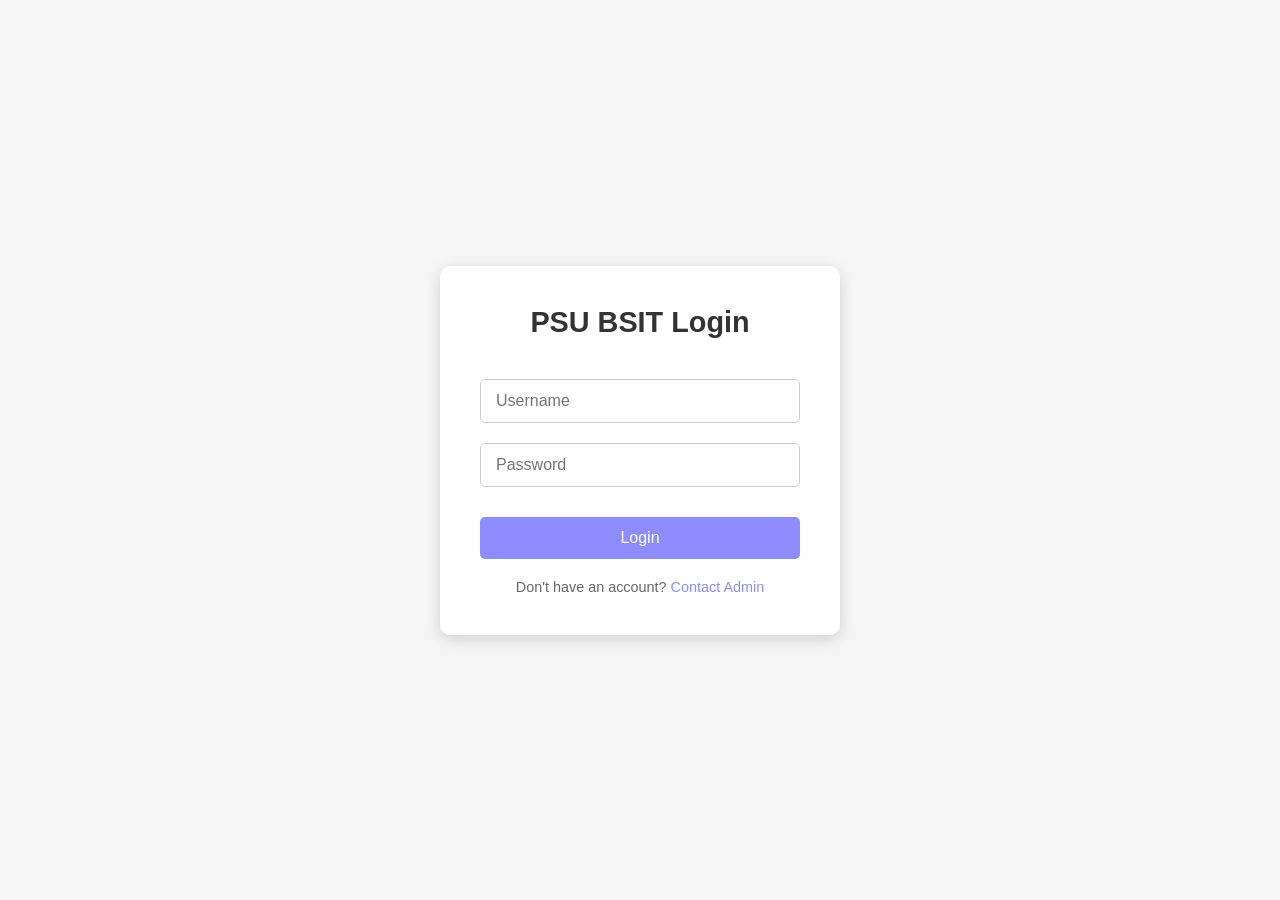
==== index.html @ e04c238c "Add files via upload" ====
<!DOCTYPE html>
<html lang="en">
<head>
<meta charset="UTF-8">
<title>PSU BSIT Login</title>
<style>
  * { box-sizing: border-box; margin:0; padding:0; }
  html, body { height:100%; font-family:'Roboto', sans-serif; background:#f5f5f5; }
  body { display:flex; justify-content:center; align-items:center; }

  .login-container {
    width:100%;
    max-width:400px;
    padding:40px;
    background:#fff;
    border-radius:10px;
    box-shadow:0 4px 15px rgba(0,0,0,0.15);
    text-align:center;
  }

  .login-container h2 {
    margin-bottom:30px;
    color:#333;
    font-size:1.8rem;
  }

  .login-container input {
    width:100%;
    padding:12px 15px;
    margin:10px 0;
    border:1px solid #ccc;
    border-radius:5px;
    font-size:1rem;
  }

  .login-container button {
    width:100%;
    padding:12px;
    margin-top:20px;
    border:none;
    background:#8e8cff;
    color:#fff;
    font-size:1rem;
    border-radius:5px;
    cursor:pointer;
    transition:0.3s;
  }

  .login-container button:hover { background:#6f6fd4; }

  .login-footer {
    margin-top:20px;
    font-size:0.9rem;
    color:#666;
  }

  .login-footer a {
    color:#8e8cff;
    text-decoration:none;
  }
  .login-footer a:hover { text-decoration:underline; }
</style>
</head>
<body>

<div class="login-container">
  <h2>PSU BSIT Login</h2>
  <input type="text" placeholder="Username" id="username">
  <input type="password" placeholder="Password" id="password">
  <a href="main.html"><button id="loginBtn">Login</button></a>
  <div class="login-footer">
    Don't have an account? <a href="#">Contact Admin</a>
  </div>
</div>

<script>
    /*
  const loginBtn = document.getElementById('loginBtn');
  loginBtn.addEventListener('click', () => {
    const username = document.getElementById('username').value;
    const password = document.getElementById('password').value;

    if(username === '' || password === '') {
      alert('Please enter both username and password.');
      return;
    }

    // Simulate login, redirect to dashboard.html
    alert('Login successful!');
    window.location.href = 'dashboard.html'; // adjust path if needed
  });*/
</script>

</body>
</html>
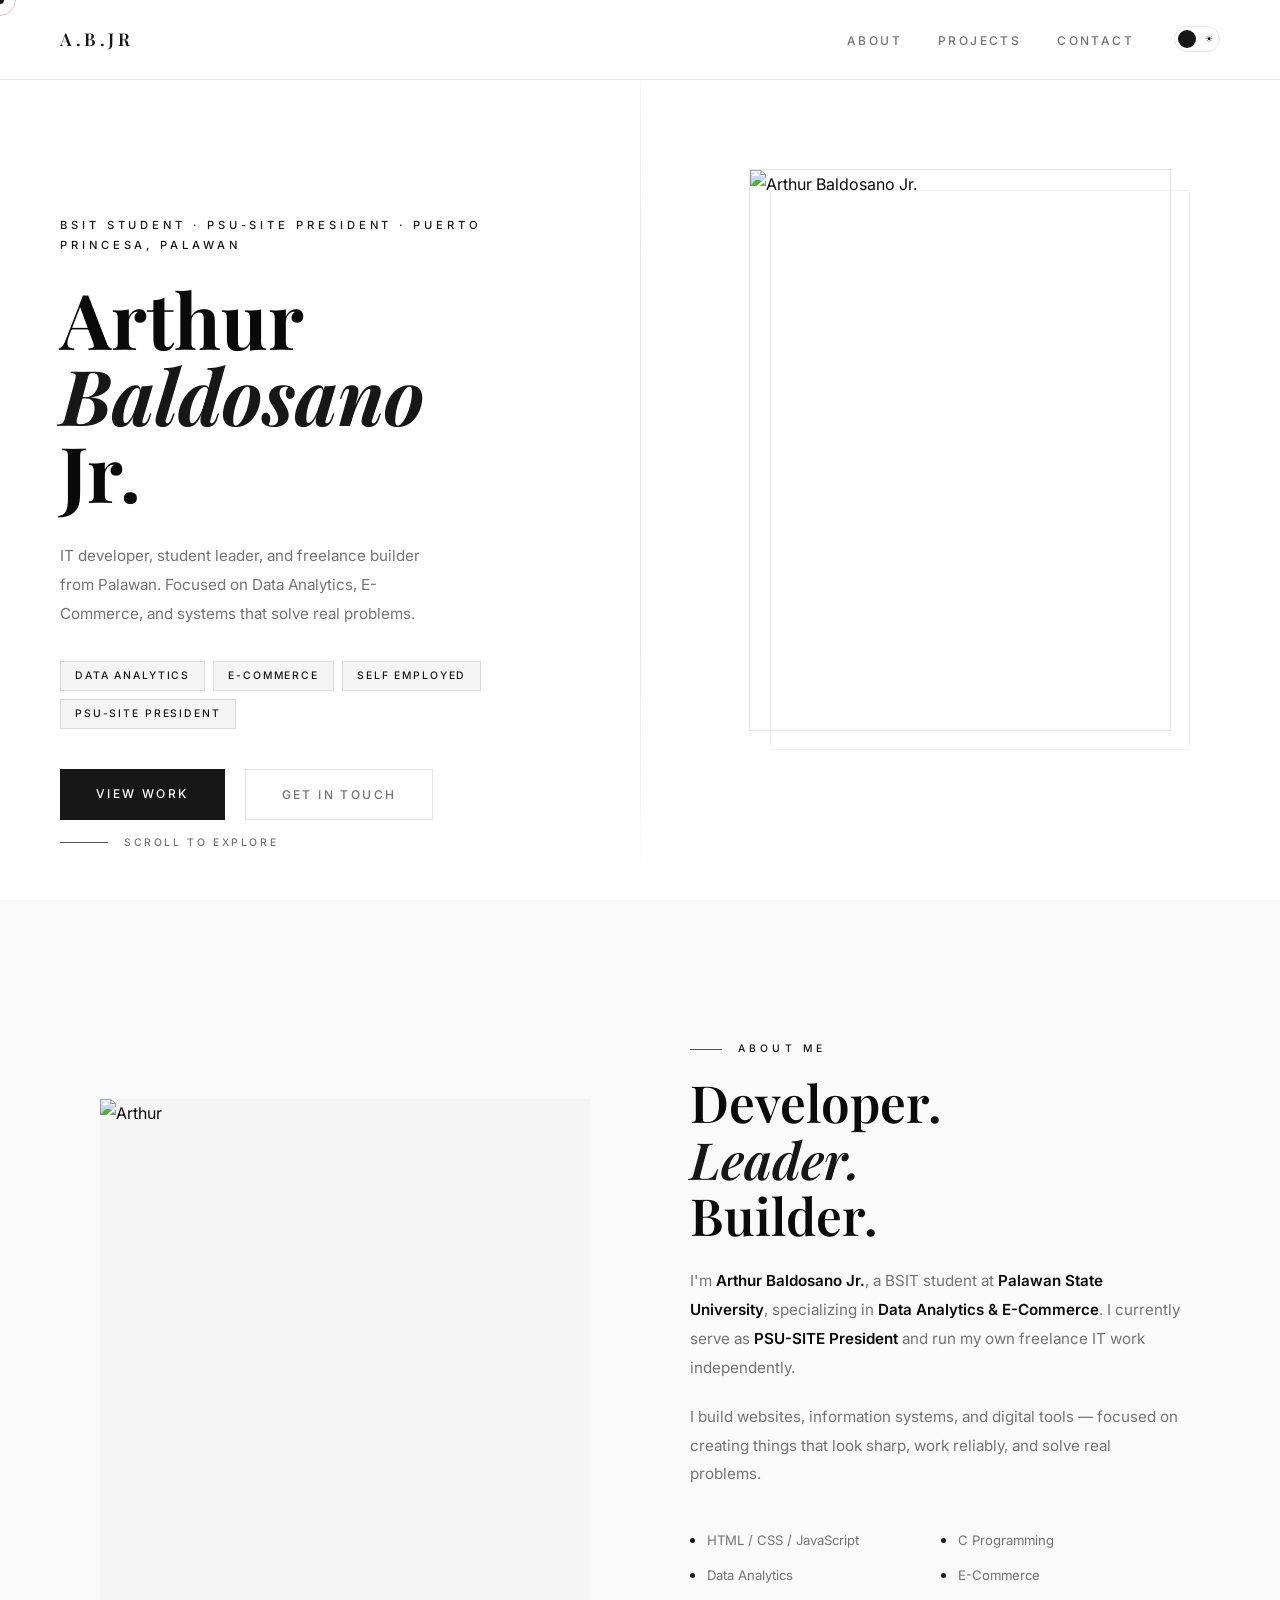
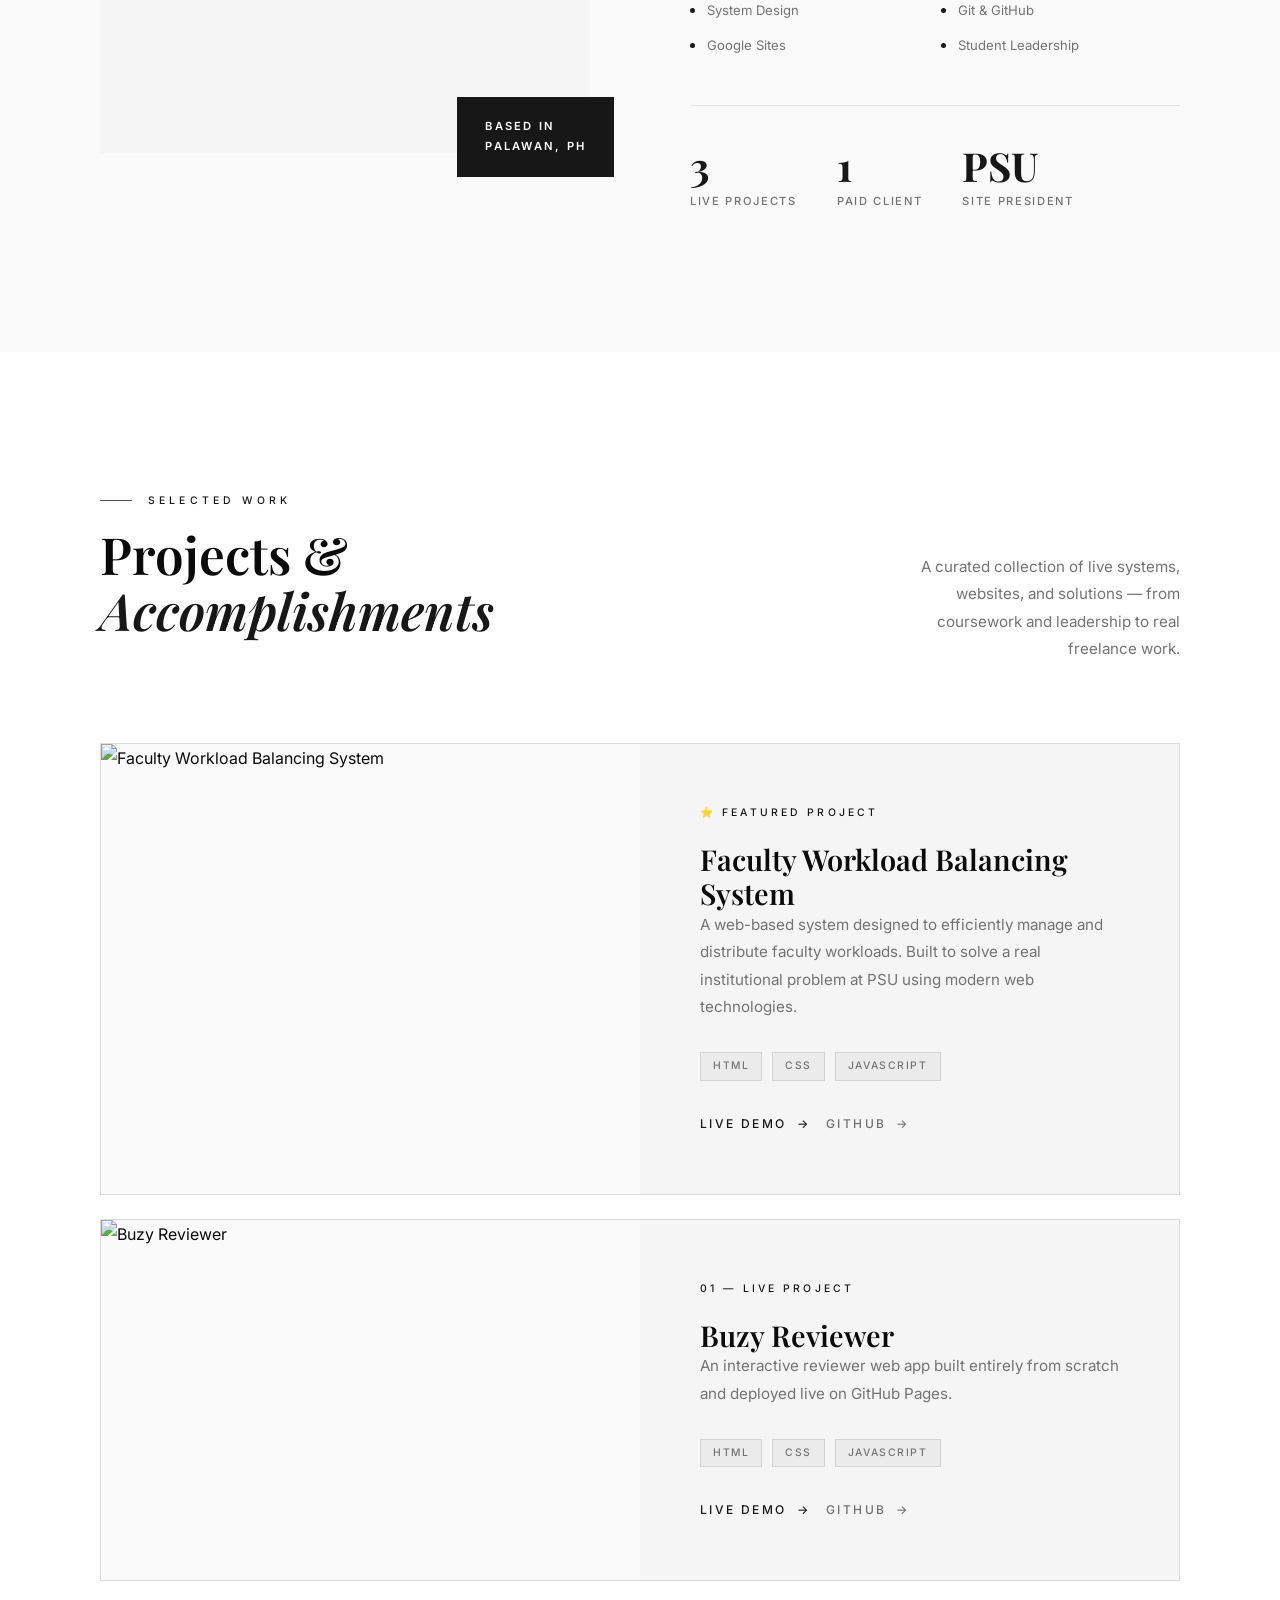
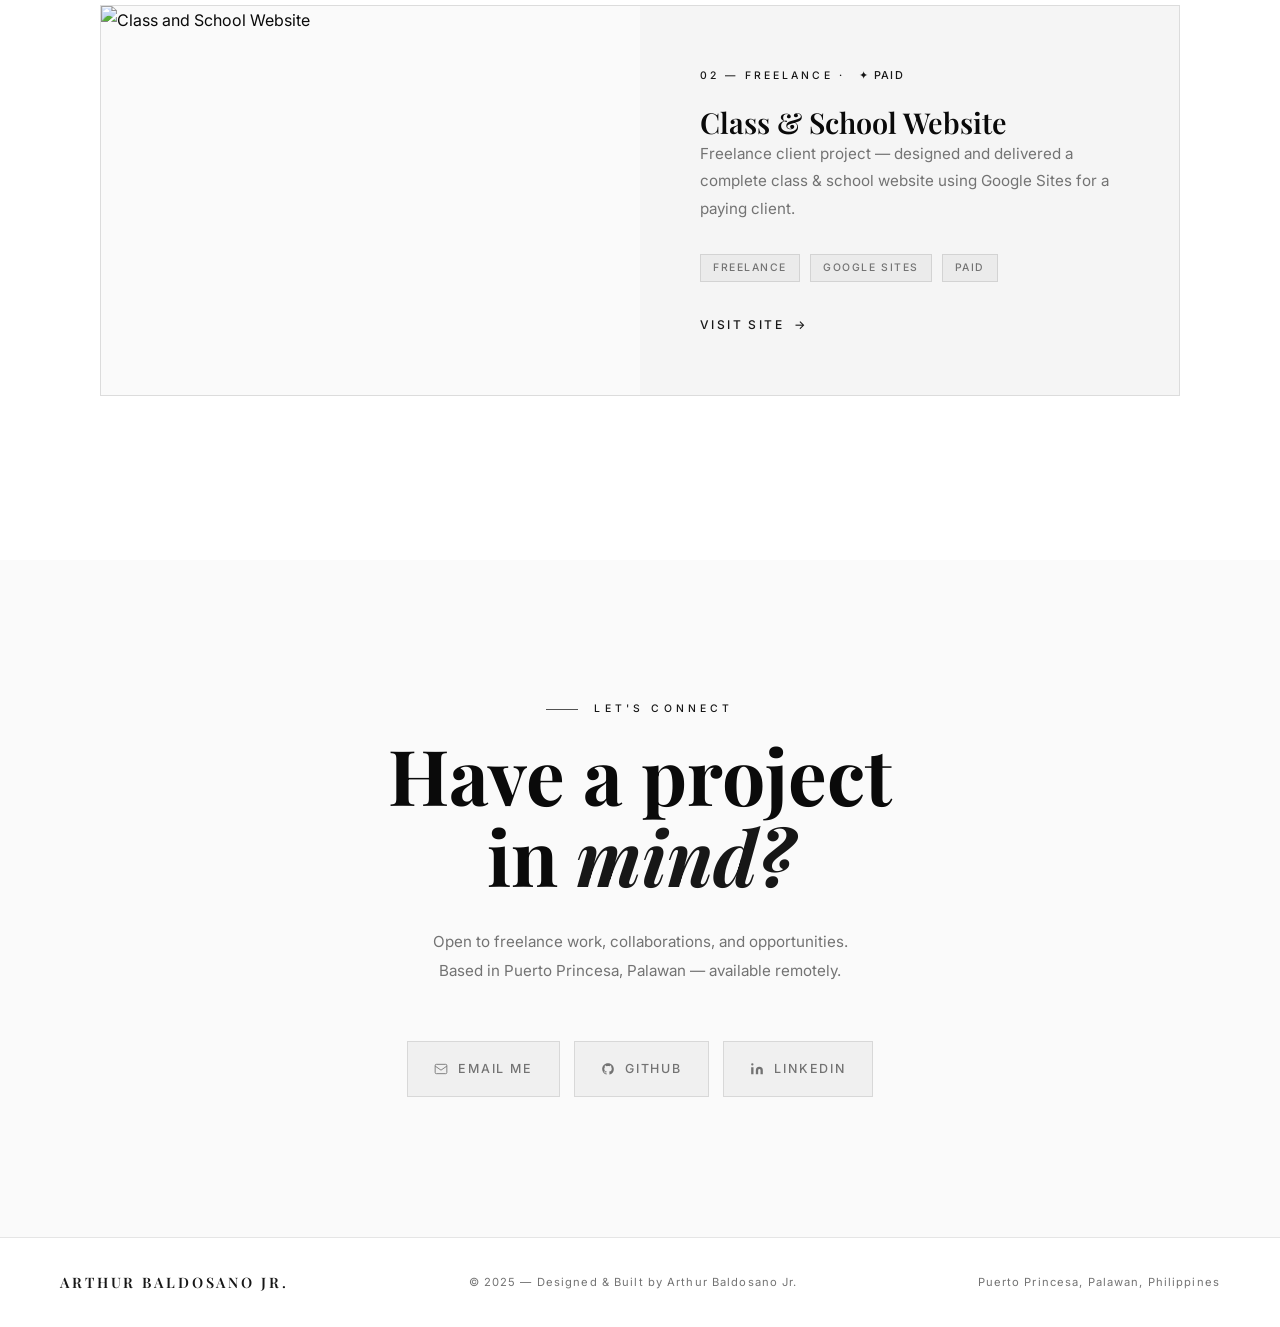
==== commit 517fc23d: "Update index.html" ====
--- a/index.html
+++ b/index.html
@@ -1,95 +1,782 @@
 <!DOCTYPE html>
-<html lang="en">
+<html lang="en" data-theme="light">
 <head>
-<meta charset="UTF-8">
-<title>PSU BSIT Login</title>
-<style>
-  * { box-sizing: border-box; margin:0; padding:0; }
-  html, body { height:100%; font-family:'Roboto', sans-serif; background:#f5f5f5; }
-  body { display:flex; justify-content:center; align-items:center; }
-
-  .login-container {
-    width:100%;
-    max-width:400px;
-    padding:40px;
-    background:#fff;
-    border-radius:10px;
-    box-shadow:0 4px 15px rgba(0,0,0,0.15);
-    text-align:center;
-  }
-
-  .login-container h2 {
-    margin-bottom:30px;
-    color:#333;
-    font-size:1.8rem;
-  }
-
-  .login-container input {
-    width:100%;
-    padding:12px 15px;
-    margin:10px 0;
-    border:1px solid #ccc;
-    border-radius:5px;
-    font-size:1rem;
-  }
-
-  .login-container button {
-    width:100%;
-    padding:12px;
-    margin-top:20px;
-    border:none;
-    background:#8e8cff;
-    color:#fff;
-    font-size:1rem;
-    border-radius:5px;
-    cursor:pointer;
-    transition:0.3s;
-  }
-
-  .login-container button:hover { background:#6f6fd4; }
-
-  .login-footer {
-    margin-top:20px;
-    font-size:0.9rem;
-    color:#666;
-  }
-
-  .login-footer a {
-    color:#8e8cff;
-    text-decoration:none;
-  }
-  .login-footer a:hover { text-decoration:underline; }
-</style>
+  <meta charset="UTF-8" />
+  <meta name="viewport" content="width=device-width, initial-scale=1.0"/>
+  <title>Arthur Baldosano Jr. Portfolio</title>
+  <link rel="preconnect" href="https://fonts.googleapis.com">
+  <link href="https://fonts.googleapis.com/css2?family=Playfair+Display:ital,wght@0,600;0,700;1,600&family=Inter:wght@300;400;500;600&display=swap" rel="stylesheet">
+  <link rel="icon" type="image/png" href="favicon.png">
+  <style>
+    *, *::before, *::after { margin: 0; padding: 0; box-sizing: border-box; }
+
+    :root, [data-theme="light"] {
+      --bg:      #ffffff;
+      --bg2:     #fafafa;
+      --bg3:     #f5f5f5;
+      --gold:    #171717;
+      --gold-dim:#525252;
+      --cream:   #0a0a0a;
+      --muted:   #737373;
+      --text:    #0a0a0a;
+      --border:  rgba(0,0,0,0.1);
+      --nav-bg:  rgba(255,255,255,0.97);
+      --tag-bg:  rgba(0,0,0,0.04);
+    }
+    [data-theme="dark"] {
+      --bg:      #0a0a0a;
+      --bg2:     #141414;
+      --bg3:     #1f1f1f;
+      --gold:    #e5e5e5;
+      --gold-dim:#525252;
+      --cream:   #fafafa;
+      --muted:   #737373;
+      --text:    #fafafa;
+      --border:  rgba(255,255,255,0.08);
+      --nav-bg:  rgba(10,10,10,0.97);
+      --tag-bg:  rgba(255,255,255,0.04);
+    }
+
+    html { scroll-behavior: smooth; }
+
+    body {
+      background: var(--bg);
+      color: var(--text);
+      font-family: 'Inter', sans-serif;
+      font-weight: 400;
+      line-height: 1.75;
+      overflow-x: hidden;
+      cursor: none;
+      transition: background 0.4s ease, color 0.4s ease;
+    }
+
+    /* FONT ASSIGNMENTS */
+    .hero-name, .section-title, .contact-big,
+    .featured-title, .nav-logo, .footer-logo { font-family: 'Playfair Display', serif; }
+
+    .hero-name { font-weight: 700; }
+    .section-title { font-weight: 600; }
+    .featured-title { font-weight: 600; font-size: 1.8rem; line-height: 1.2; }
+    .project-name { font-family: 'Playfair Display', serif; font-weight: 600; font-size: 1.3rem; }
+
+    .hero-eyebrow, .section-label, .hero-badge, .tag, .stat-label,
+    .btn-primary, .btn-outline, .contact-link, .featured-link,
+    .featured-badge, .paid-badge, .hero-scroll-hint {
+      font-family: 'Inter', sans-serif;
+      font-weight: 500;
+    }
+
+    .hero-desc, .about-bio, .project-desc, .featured-desc,
+    .contact-sub, .projects-header-right {
+      font-family: 'Inter', sans-serif;
+      font-weight: 400;
+      font-size: 0.95rem;
+    }
+
+    .about-bio strong { font-weight: 600; color: var(--cream); }
+    .stat-num { font-family: 'Playfair Display', serif; font-weight: 700; }
+    .nav-links a { font-weight: 500; }
+
+    /* CURSOR */
+    .cursor {
+      width: 8px; height: 8px;
+      background: var(--gold); border-radius: 50%;
+      position: fixed; pointer-events: none;
+      z-index: 9999;
+      transition: transform 0.1s ease;
+      transform: translate(-50%, -50%);
+    }
+    .cursor-ring {
+      width: 32px; height: 32px;
+      border: 1px solid rgba(212,80,10,0.35);
+      border-radius: 50%;
+      position: fixed; pointer-events: none;
+      z-index: 9998;
+      transition: all 0.15s ease;
+      transform: translate(-50%, -50%);
+    }
+    [data-theme="dark"] .cursor-ring { border-color: rgba(240,120,64,0.35); }
+
+    /* NAV */
+    nav {
+      position: fixed; top: 0; left: 0; right: 0;
+      z-index: 500;
+      display: flex; justify-content: space-between; align-items: center;
+      padding: 24px 60px;
+      background: var(--nav-bg);
+      backdrop-filter: blur(12px);
+      border-bottom: 1px solid var(--border);
+      transition: background 0.4s, border-color 0.4s;
+    }
+    .nav-logo {
+      font-size: 1.1rem; font-weight: 600;
+      letter-spacing: 0.2em; text-transform: uppercase;
+      color: var(--gold); text-decoration: none;
+    }
+    .nav-right { display: flex; align-items: center; gap: 40px; }
+    .nav-links { display: flex; gap: 36px; list-style: none; }
+    .nav-links a {
+      text-decoration: none; color: var(--muted);
+      font-size: 0.75rem; letter-spacing: 0.2em;
+      text-transform: uppercase; transition: color 0.3s;
+    }
+    .nav-links a:hover { color: var(--gold); }
+
+    /* THEME TOGGLE */
+    .theme-toggle {
+      background: none;
+      border: 1px solid var(--border);
+      cursor: none;
+      width: 46px; height: 26px;
+      border-radius: 13px;
+      position: relative;
+      transition: border-color 0.3s;
+      flex-shrink: 0;
+    }
+    .theme-toggle:hover { border-color: var(--gold); }
+    .toggle-thumb {
+      position: absolute; top: 3px; left: 3px;
+      width: 18px; height: 18px; border-radius: 50%;
+      background: var(--gold);
+      transition: transform 0.3s ease;
+    }
+    [data-theme="dark"] .toggle-thumb { transform: translateX(20px); }
+    .t-icon {
+      position: absolute; font-size: 9px;
+      top: 50%; transform: translateY(-50%);
+      pointer-events: none; transition: opacity 0.3s;
+    }
+    .t-sun { right: 6px; opacity: 1; }
+    .t-moon { left: 6px; opacity: 0; }
+    [data-theme="dark"] .t-sun { opacity: 0; }
+    [data-theme="dark"] .t-moon { opacity: 1; }
+
+    /* HERO */
+    #hero {
+      min-height: 100vh;
+      display: grid; grid-template-columns: 1fr 1fr;
+      position: relative; overflow: hidden;
+    }
+    .hero-left {
+      display: flex; flex-direction: column;
+      justify-content: flex-end;
+      padding: 140px 60px 80px;
+      position: relative; z-index: 2;
+    }
+    .hero-eyebrow {
+      font-size: 0.7rem; letter-spacing: 0.35em;
+      text-transform: uppercase; color: var(--gold);
+      margin-bottom: 24px;
+      opacity: 0; animation: fadeUp 1s ease 0.3s forwards;
+    }
+    .hero-name {
+      font-size: clamp(3.5rem, 6vw, 6rem);
+      line-height: 1.0; color: var(--cream);
+      margin-bottom: 32px;
+      opacity: 0; animation: fadeUp 1s ease 0.5s forwards;
+    }
+    .hero-name em { font-style: italic; color: var(--gold); }
+    .hero-desc {
+      color: var(--muted); max-width: 380px;
+      line-height: 1.9; margin-bottom: 32px;
+      opacity: 0; animation: fadeUp 1s ease 0.7s forwards;
+    }
+    .hero-badges {
+      display: flex; gap: 8px; flex-wrap: wrap;
+      margin-bottom: 40px;
+      opacity: 0; animation: fadeUp 1s ease 0.75s forwards;
+    }
+    .hero-badge {
+      padding: 5px 14px;
+      border: 1px solid var(--border);
+      background: var(--tag-bg);
+      font-size: 0.65rem; letter-spacing: 0.18em;
+      text-transform: uppercase; color: var(--gold);
+    }
+    .hero-cta {
+      display: flex; gap: 20px;
+      opacity: 0; animation: fadeUp 1s ease 0.9s forwards;
+    }
+    .btn-primary {
+      padding: 14px 36px;
+      background: var(--gold); color: #fff;
+      text-decoration: none;
+      font-size: 0.75rem; letter-spacing: 0.2em;
+      text-transform: uppercase;
+      transition: opacity 0.3s;
+    }
+    .btn-primary:hover { opacity: 0.82; }
+    .btn-outline {
+      padding: 14px 36px;
+      border: 1px solid var(--border);
+      color: var(--muted); text-decoration: none;
+      font-size: 0.75rem; letter-spacing: 0.2em;
+      text-transform: uppercase; transition: all 0.3s;
+    }
+    .btn-outline:hover { border-color: var(--gold); color: var(--gold); }
+
+    .hero-right {
+      position: relative; display: flex;
+      align-items: center; justify-content: center;
+    }
+    .hero-img-wrap {
+      width: 420px; height: 560px; position: relative;
+      opacity: 0; animation: fadeIn 1.2s ease 0.8s forwards;
+    }
+    .hero-img-wrap::before {
+      content: ''; position: absolute; inset: -1px;
+      border: 1px solid var(--border);
+    }
+    .hero-img-wrap::after {
+      content: ''; position: absolute;
+      bottom: -20px; right: -20px;
+      width: 100%; height: 100%;
+      border: 1px solid var(--border); opacity: 0.5; z-index: -1;
+    }
+    /* HERO PHOTO — put your image in the same folder, replace INSERT_HERO_PHOTO.jpg */
+    .hero-photo { width: 100%; height: 100%; object-fit: cover; display: block; }
+    .hero-photo-placeholder {
+      width: 100%; height: 100%; background: var(--bg3);
+      display: flex; flex-direction: column;
+      align-items: center; justify-content: center;
+      gap: 14px; color: var(--muted);
+      font-size: 0.72rem; letter-spacing: 0.1em;
+      text-transform: uppercase; text-align: center; padding: 20px;
+    }
+
+    .hero-scroll-hint {
+      position: absolute; bottom: 48px; left: 60px;
+      display: flex; align-items: center; gap: 16px;
+      font-size: 0.65rem; letter-spacing: 0.25em;
+      text-transform: uppercase; color: var(--muted);
+      opacity: 0; animation: fadeIn 1s ease 1.5s forwards;
+    }
+    .scroll-line {
+      width: 48px; height: 1px; background: var(--gold-dim);
+      position: relative; overflow: hidden;
+    }
+    .scroll-line::after {
+      content: ''; position: absolute;
+      left: -100%; top: 0; width: 100%; height: 100%;
+      background: var(--gold); animation: scrollLine 2s ease infinite;
+    }
+    @keyframes scrollLine { to { left: 100%; } }
+
+    .grid-line { position: absolute; inset: 0; pointer-events: none; z-index: 1; }
+    .grid-line::before {
+      content: ''; position: absolute;
+      top: 0; bottom: 0; left: 50%; width: 1px;
+      background: linear-gradient(to bottom, transparent, var(--border) 30%, var(--border) 70%, transparent);
+    }
+
+    /* SHARED */
+    .container { max-width: 1200px; margin: 0 auto; padding: 0 60px; }
+    .section-label {
+      font-size: 0.65rem; letter-spacing: 0.4em;
+      text-transform: uppercase; color: var(--gold);
+      margin-bottom: 16px;
+      display: flex; align-items: center; gap: 16px;
+    }
+    .section-label::before { content: ''; width: 32px; height: 1px; background: var(--gold-dim); }
+    .section-title {
+      font-size: clamp(2.5rem, 4vw, 3.8rem);
+      line-height: 1.1; color: var(--cream); margin-bottom: 24px;
+    }
+    .section-title em { font-style: italic; color: var(--gold); }
+
+    /* ABOUT */
+    #about { padding: 140px 0; background: var(--bg2); transition: background 0.4s; }
+    .about-grid {
+      display: grid; grid-template-columns: 1fr 1fr;
+      gap: 100px; align-items: center;
+    }
+    .about-img-wrap { position: relative; }
+    .about-img-frame {
+      width: 100%; aspect-ratio: 3/4;
+      background: var(--bg3); position: relative;
+      overflow: hidden; transition: background 0.4s;
+    }
+    /* ABOUT PHOTO — put your image in the same folder, replace INSERT_ABOUT_PHOTO.jpg */
+    .about-photo { width: 100%; height: 100%; object-fit: cover; display: block; }
+    .about-photo-placeholder {
+      width: 100%; height: 100%;
+      display: flex; flex-direction: column;
+      align-items: center; justify-content: center;
+      gap: 14px; color: var(--muted);
+      font-size: 0.72rem; letter-spacing: 0.1em;
+      text-transform: uppercase; text-align: center; padding: 20px;
+    }
+    .about-tag {
+      position: absolute; bottom: -24px; right: -24px;
+      background: var(--gold); color: #fff;
+      padding: 20px 28px; font-size: 0.7rem;
+      letter-spacing: 0.2em; text-transform: uppercase; font-weight: 600;
+    }
+    .about-bio { color: var(--muted); line-height: 1.9; margin-bottom: 40px; }
+    .about-bio p + p { margin-top: 20px; }
+    .skills-grid {
+      display: grid; grid-template-columns: 1fr 1fr;
+      gap: 12px; margin-bottom: 48px;
+    }
+    .skill-item {
+      display: flex; align-items: center;
+      gap: 12px; font-size: 0.82rem; color: var(--muted);
+    }
+    .skill-dot { width: 5px; height: 5px; background: var(--gold); border-radius: 50%; flex-shrink: 0; }
+    .about-stats {
+      display: flex; gap: 40px;
+      padding-top: 40px; border-top: 1px solid var(--border);
+    }
+    .stat-num { font-size: 2.5rem; color: var(--gold); line-height: 1; }
+    .stat-label {
+      font-size: 0.7rem; letter-spacing: 0.15em;
+      text-transform: uppercase; color: var(--muted); margin-top: 6px;
+    }
+
+    /* PROJECTS */
+    #projects { padding: 140px 0; background: var(--bg); transition: background 0.4s; }
+    .projects-header {
+      display: flex; justify-content: space-between;
+      align-items: flex-end; margin-bottom: 80px;
+    }
+    .projects-header-right {
+      color: var(--muted); max-width: 280px;
+      text-align: right; line-height: 1.8;
+    }
+
+    /* Project card */
+    .project-featured {
+      margin-bottom: 24px;
+      background: var(--bg3); border: 1px solid var(--border);
+      display: grid; grid-template-columns: 1fr 1fr;
+      transition: background 0.4s, border-color 0.4s;
+    }
+    .project-featured-img {
+      min-height: 340px; position: relative;
+      overflow: hidden; background: var(--bg2);
+    }
+    /* SCREENSHOT — place image file in same folder as index.html */
+    .featured-screenshot {
+      width: 100%; height: 100%;
+      object-fit: cover; object-position: top;
+      position: absolute; inset: 0; display: block;
+    }
+    .screenshot-placeholder {
+      width: 100%; height: 100%;
+      display: flex; flex-direction: column;
+      align-items: center; justify-content: center;
+      gap: 12px; color: var(--muted);
+      font-size: 0.72rem; letter-spacing: 0.1em;
+      text-transform: uppercase; text-align: center; padding: 20px;
+      position: absolute; inset: 0;
+    }
+    .project-featured-content {
+      padding: 60px; display: flex;
+      flex-direction: column; justify-content: center;
+    }
+    .featured-badge {
+      font-size: 0.65rem; letter-spacing: 0.3em;
+      text-transform: uppercase; color: var(--gold); margin-bottom: 20px;
+    }
+    .featured-desc { color: var(--muted); line-height: 1.8; margin-bottom: 32px; }
+    .featured-links { display: flex; gap: 16px; flex-wrap: wrap; }
+    .featured-link {
+      display: inline-flex; align-items: center; gap: 10px;
+      color: var(--gold); text-decoration: none;
+      font-size: 0.75rem; letter-spacing: 0.2em;
+      text-transform: uppercase; transition: gap 0.3s;
+    }
+    .featured-link:hover { gap: 16px; }
+
+    .tag {
+      padding: 4px 12px; background: var(--tag-bg);
+      border: 1px solid var(--border);
+      font-size: 0.65rem; letter-spacing: 0.15em;
+      text-transform: uppercase; color: var(--muted);
+    }
+    .paid-badge {
+      color: var(--gold); font-size: 0.68rem;
+      letter-spacing: 0.12em; text-transform: uppercase; margin-left: 8px;
+    }
+
+    /* CONTACT */
+    #contact { padding: 140px 0; background: var(--bg2); text-align: center; transition: background 0.4s; }
+    .contact-inner { max-width: 700px; margin: 0 auto; }
+    .contact-big {
+      font-size: clamp(3rem, 6vw, 5.5rem); font-weight: 700;
+      color: var(--cream); line-height: 1.05; margin-bottom: 32px;
+    }
+    .contact-big em { font-style: italic; color: var(--gold); }
+    .contact-sub { color: var(--muted); margin-bottom: 56px; line-height: 1.9; }
+    .contact-links { display: flex; justify-content: center; gap: 14px; flex-wrap: wrap; }
+    .contact-link {
+      display: flex; align-items: center; gap: 10px;
+      text-decoration: none; color: var(--muted);
+      font-size: 0.78rem; letter-spacing: 0.15em;
+      text-transform: uppercase;
+      padding: 16px 26px;
+      border: 1px solid var(--border);
+      background: var(--tag-bg); transition: all 0.3s;
+    }
+    .contact-link:hover { border-color: var(--gold); color: var(--gold); }
+
+    /* FOOTER */
+    footer {
+      padding: 32px 60px; background: var(--bg);
+      display: flex; justify-content: space-between; align-items: center;
+      border-top: 1px solid var(--border);
+      transition: background 0.4s, border-color 0.4s;
+    }
+    footer p { font-size: 0.7rem; color: var(--muted); letter-spacing: 0.1em; }
+    .footer-logo {
+      font-size: 0.9rem; font-weight: 600;
+      letter-spacing: 0.2em; text-transform: uppercase; color: var(--gold);
+    }
+
+    /* ANIMATIONS */
+    @keyframes fadeUp {
+      from { opacity: 0; transform: translateY(30px); }
+      to   { opacity: 1; transform: translateY(0); }
+    }
+    @keyframes fadeIn { from { opacity: 0; } to { opacity: 1; } }
+
+    .reveal { opacity: 0; transform: translateY(40px); transition: opacity 0.8s ease, transform 0.8s ease; }
+    .reveal.visible { opacity: 1; transform: translateY(0); }
+    .reveal-delay-1 { transition-delay: 0.1s; }
+    .reveal-delay-2 { transition-delay: 0.2s; }
+    .reveal-delay-3 { transition-delay: 0.3s; }
+    .reveal-delay-4 { transition-delay: 0.4s; }
+
+    /* RESPONSIVE */
+    @media (max-width: 900px) {
+      nav { padding: 20px 24px; }
+      .nav-links { gap: 20px; }
+      #hero { grid-template-columns: 1fr; }
+      .hero-left { padding: 120px 28px 60px; }
+      .hero-right { display: none; }
+      .container { padding: 0 28px; }
+      .about-grid { grid-template-columns: 1fr; gap: 60px; }
+      .about-tag { display: none; }
+      .projects-header { flex-direction: column; align-items: flex-start; gap: 20px; }
+      .projects-header-right { text-align: left; }
+      .project-featured { grid-template-columns: 1fr; }
+      .project-featured-content { padding: 36px 28px; }
+      footer { flex-direction: column; gap: 12px; text-align: center; padding: 28px; }
+    }
+  </style>
 </head>
 <body>
 
-<div class="login-container">
-  <h2>PSU BSIT Login</h2>
-  <input type="text" placeholder="Username" id="username">
-  <input type="password" placeholder="Password" id="password">
-  <a href="main.html"><button id="loginBtn">Login</button></a>
-  <div class="login-footer">
-    Don't have an account? <a href="#">Contact Admin</a>
-  </div>
-</div>
-
-<script>
-    /*
-  const loginBtn = document.getElementById('loginBtn');
-  loginBtn.addEventListener('click', () => {
-    const username = document.getElementById('username').value;
-    const password = document.getElementById('password').value;
-
-    if(username === '' || password === '') {
-      alert('Please enter both username and password.');
-      return;
-    }
-
-    // Simulate login, redirect to dashboard.html
-    alert('Login successful!');
-    window.location.href = 'dashboard.html'; // adjust path if needed
-  });*/
-</script>
-
+  <div class="cursor" id="cursor"></div>
+  <div class="cursor-ring" id="cursorRing"></div>
+
+  <!-- NAV -->
+  <nav>
+    <a href="#hero" class="nav-logo">A.B.Jr</a>
+    <div class="nav-right">
+      <ul class="nav-links">
+        <li><a href="#about">About</a></li>
+        <li><a href="#projects">Projects</a></li>
+        <li><a href="#contact">Contact</a></li>
+      </ul>
+      <button class="theme-toggle" id="themeToggle" title="Toggle dark / light mode">
+        <div class="toggle-thumb"></div>
+        <span class="t-icon t-sun">☀</span>
+        <span class="t-icon t-moon">☽</span>
+      </button>
+    </div>
+  </nav>
+
+  <!-- HERO -->
+  <section id="hero">
+    <div class="grid-line"></div>
+    <div class="hero-left">
+      <p class="hero-eyebrow">BSIT Student · PSU-SITE President · Puerto Princesa, Palawan</p>
+      <h1 class="hero-name">Arthur<br><em>Baldosano</em><br>Jr.</h1>
+      <p class="hero-desc">
+        IT developer, student leader, and freelance builder from Palawan.
+        Focused on Data Analytics, E-Commerce, and systems that solve real problems.
+      </p>
+      <div class="hero-badges">
+        <span class="hero-badge">Data Analytics</span>
+        <span class="hero-badge">E-Commerce</span>
+        <span class="hero-badge">Self Employed</span>
+        <span class="hero-badge">PSU-SITE President</span>
+      </div>
+      <div class="hero-cta">
+        <a href="#projects" class="btn-primary">View Work</a>
+        <a href="#contact" class="btn-outline">Get in Touch</a>
+      </div>
+    </div>
+    <div class="hero-right">
+      <div class="hero-img-wrap">
+        <img src="pfp.jpg" alt="Arthur Baldosano Jr." class="hero-photo" />
+      </div>
+    </div>
+    <div class="hero-scroll-hint">
+      <div class="scroll-line"></div>
+      Scroll to explore
+    </div>
+  </section>
+
+  <!-- ABOUT -->
+  <section id="about">
+    <div class="container">
+      <div class="about-grid">
+
+        <div class="about-img-wrap reveal">
+          <div class="about-img-frame">
+            <img src="about.jpg" alt="Arthur" class="about-photo" />
+          </div>
+          <div class="about-tag">Based in<br>Palawan, PH</div>
+        </div>
+
+        <div class="about-content">
+          <div class="reveal reveal-delay-1">
+            <p class="section-label">About Me</p>
+            <h2 class="section-title">Developer.<br><em>Leader.</em><br>Builder.</h2>
+          </div>
+          <div class="about-bio reveal reveal-delay-2">
+            <p>
+              I'm <strong>Arthur Baldosano Jr.</strong>, a BSIT student at
+              <strong>Palawan State University</strong>, specializing in
+              <strong>Data Analytics & E-Commerce</strong>.
+              I currently serve as <strong>PSU-SITE President</strong> and run my own freelance IT work independently.
+            </p>
+            <p>
+              I build websites, information systems, and digital tools — focused on creating things
+              that look sharp, work reliably, and solve real problems.
+            </p>
+          </div>
+          <div class="skills-grid reveal reveal-delay-3">
+            <div class="skill-item"><div class="skill-dot"></div>HTML / CSS / JavaScript</div>
+            <div class="skill-item"><div class="skill-dot"></div>C Programming</div>
+            <div class="skill-item"><div class="skill-dot"></div>Data Analytics</div>
+            <div class="skill-item"><div class="skill-dot"></div>E-Commerce</div>
+            <div class="skill-item"><div class="skill-dot"></div>System Design</div>
+            <div class="skill-item"><div class="skill-dot"></div>Git & GitHub</div>
+            <div class="skill-item"><div class="skill-dot"></div>Google Sites</div>
+            <div class="skill-item"><div class="skill-dot"></div>Student Leadership</div>
+          </div>
+          <div class="about-stats reveal reveal-delay-4">
+            <div>
+              <div class="stat-num">3</div>
+              <div class="stat-label">Live Projects</div>
+            </div>
+            <div>
+              <div class="stat-num">1</div>
+              <div class="stat-label">Paid Client</div>
+            </div>
+            <div>
+              <div class="stat-num">PSU</div>
+              <div class="stat-label">SITE President</div>
+            </div>
+          </div>
+        </div>
+
+      </div>
+    </div>
+  </section>
+
+  <!-- PROJECTS -->
+  <section id="projects">
+    <div class="container">
+      <div class="projects-header reveal">
+        <div>
+          <p class="section-label">Selected Work</p>
+          <h2 class="section-title">Projects &<br><em>Accomplishments</em></h2>
+        </div>
+        <p class="projects-header-right">
+          A curated collection of live systems, websites, and solutions — from coursework and leadership to real freelance work.
+        </p>
+      </div>
+
+      <!-- PROJECT 1: Faculty Workload -->
+      <div class="project-featured reveal">
+        <div class="project-featured-img">
+          <!-- SCREENSHOT: place fwb.png in same folder as index.html -->
+          <img src="fwb.png" alt="Faculty Workload Balancing System" class="featured-screenshot" />
+        </div>
+        <div class="project-featured-content">
+          <p class="featured-badge">⭐ Featured Project</p>
+          <h3 class="featured-title">Faculty Workload Balancing System</h3>
+          <p class="featured-desc">
+            A web-based system designed to efficiently manage and distribute faculty workloads.
+            Built to solve a real institutional problem at PSU using modern web technologies.
+          </p>
+          <div style="display:flex; gap:10px; margin-bottom:32px; flex-wrap:wrap;">
+            <span class="tag">HTML</span>
+            <span class="tag">CSS</span>
+            <span class="tag">JavaScript</span>
+          </div>
+          <div class="featured-links">
+            <a href="https://abaldosano.github.io/Updated-Faculty-Workload-Balancing-System/index.html" target="_blank" class="featured-link">Live Demo <span>→</span></a>
+            <a href="https://github.com/ABaldosano" target="_blank" class="featured-link" style="opacity:0.6;">GitHub <span>→</span></a>
+          </div>
+        </div>
+      </div>
+
+      <!-- PROJECT 2: Buzy Reviewer -->
+      <div class="project-featured reveal reveal-delay-1">
+        <div class="project-featured-img">
+          <!-- SCREENSHOT: place bz.png in same folder as index.html -->
+          <img src="br.png" alt="Buzy Reviewer" class="featured-screenshot" />
+        </div>
+        <div class="project-featured-content">
+          <p class="featured-badge">01 — Live Project</p>
+          <h3 class="featured-title">Buzy Reviewer</h3>
+          <p class="featured-desc">
+            An interactive reviewer web app built entirely from scratch and deployed live on GitHub Pages.
+          </p>
+          <div style="display:flex; gap:10px; margin-bottom:32px; flex-wrap:wrap;">
+            <span class="tag">HTML</span>
+            <span class="tag">CSS</span>
+            <span class="tag">JavaScript</span>
+          </div>
+          <div class="featured-links">
+            <a href="https://abaldosano.github.io/Buzy-Reviewer/index.html" target="_blank" class="featured-link">Live Demo <span>→</span></a>
+            <a href="https://github.com/ABaldosano" target="_blank" class="featured-link" style="opacity:0.6;">GitHub <span>→</span></a>
+          </div>
+        </div>
+      </div>
+
+      <!-- PROJECT 3: Google Sites -->
+      <div class="project-featured reveal reveal-delay-2">
+        <div class="project-featured-img">
+          <!-- SCREENSHOT: place schoolsite.png in same folder as index.html -->
+          <img src="schoolsite.png" alt="Class and School Website" class="featured-screenshot" />
+        </div>
+        <div class="project-featured-content">
+          <p class="featured-badge">02 — Freelance · <span class="paid-badge">✦ Paid</span></p>
+          <h3 class="featured-title">Class & School Website</h3>
+          <p class="featured-desc">
+            Freelance client project — designed and delivered a complete class & school website using Google Sites for a paying client.
+          </p>
+          <div style="display:flex; gap:10px; margin-bottom:32px; flex-wrap:wrap;">
+            <span class="tag">Freelance</span>
+            <span class="tag">Google Sites</span>
+            <span class="tag">Paid</span>
+          </div>
+          <div class="featured-links">
+            <a href="https://sites.google.com/view/helenbaldosano-schoolandclass?usp=sharing" target="_blank" class="featured-link">Visit Site <span>→</span></a>
+          </div>
+        </div>
+      </div>
+
+      <!--
+      ══ ADD MORE PROJECTS — copy the block below ══
+      <div class="project-featured reveal">
+        <div class="project-featured-img">
+          <img src="SCREENSHOT.png" alt="Project Name" class="featured-screenshot" />
+        </div>
+        <div class="project-featured-content">
+          <p class="featured-badge">03 — Project Type</p>
+          <h3 class="featured-title">Project Name</h3>
+          <p class="featured-desc">Description of the project.</p>
+          <div style="display:flex; gap:10px; margin-bottom:32px; flex-wrap:wrap;">
+            <span class="tag">HTML</span>
+          </div>
+          <div class="featured-links">
+            <a href="YOUR_LINK" target="_blank" class="featured-link">Live Demo <span>→</span></a>
+          </div>
+        </div>
+      </div>
+      -->
+
+    </div>
+  </section>
+
+  <!-- CONTACT -->
+  <section id="contact">
+    <div class="container">
+      <div class="contact-inner">
+        <div class="reveal">
+          <p class="section-label" style="justify-content:center;">Let's Connect</p>
+          <h2 class="contact-big">Have a project<br>in <em>mind?</em></h2>
+          <p class="contact-sub">
+            Open to freelance work, collaborations, and opportunities.<br>
+            Based in Puerto Princesa, Palawan — available remotely.
+          </p>
+        </div>
+        <div class="contact-links reveal reveal-delay-1">
+          <a href="mailto:arthurjuniorbaldosano@gmail.com" class="contact-link">
+            <svg width="14" height="14" fill="none" stroke="currentColor" stroke-width="1.5" viewBox="0 0 24 24"><rect x="2" y="4" width="20" height="16" rx="2"/><path d="m2 7 10 7 10-7"/></svg>
+            Email Me
+          </a>
+          <a href="https://github.com/ABaldosano" target="_blank" class="contact-link">
+            <svg width="14" height="14" fill="currentColor" viewBox="0 0 24 24"><path d="M12 2C6.48 2 2 6.48 2 12c0 4.42 2.87 8.17 6.84 9.49.5.09.68-.22.68-.48v-1.7c-2.78.6-3.37-1.34-3.37-1.34-.45-1.15-1.1-1.46-1.1-1.46-.9-.62.07-.6.07-.6 1 .07 1.52 1.02 1.52 1.02.89 1.52 2.33 1.08 2.9.83.09-.65.35-1.08.63-1.33-2.22-.25-4.56-1.11-4.56-4.95 0-1.09.39-1.98 1.03-2.68-.1-.26-.45-1.27.1-2.64 0 0 .84-.27 2.75 1.02A9.56 9.56 0 0 1 12 6.8c.85 0 1.7.11 2.5.33 1.9-1.29 2.74-1.02 2.74-1.02.55 1.37.2 2.38.1 2.64.64.7 1.03 1.59 1.03 2.68 0 3.85-2.34 4.7-4.57 4.95.36.31.68.92.68 1.85v2.74c0 .27.18.58.69.48A10.01 10.01 0 0 0 22 12c0-5.52-4.48-10-10-10z"/></svg>
+            GitHub
+          </a>
+          <a href="https://www.linkedin.com/in/arthur-baldosano-jr-2b5607406" target="_blank" class="contact-link">
+            <svg width="14" height="14" fill="currentColor" viewBox="0 0 24 24"><path d="M16 8a6 6 0 0 1 6 6v7h-4v-7a2 2 0 0 0-2-2 2 2 0 0 0-2 2v7h-4v-7a6 6 0 0 1 6-6zM2 9h4v12H2zm2-3a2 2 0 1 1 0-4 2 2 0 0 1 0 4z"/></svg>
+            LinkedIn
+          </a>
+        </div>
+      </div>
+    </div>
+  </section>
+
+  <!-- FOOTER -->
+  <footer>
+    <span class="footer-logo">Arthur Baldosano Jr.</span>
+    <p>© 2025 — Designed & Built by Arthur Baldosano Jr.</p>
+    <p>Puerto Princesa, Palawan, Philippines</p>
+  </footer>
+
+  <script>
+    // THEME TOGGLE
+    const html = document.documentElement;
+    const btn  = document.getElementById('themeToggle');
+    html.setAttribute('data-theme', localStorage.getItem('portfolio-theme') || 'light');
+    btn.addEventListener('click', () => {
+      const next = html.getAttribute('data-theme') === 'light' ? 'dark' : 'light';
+      html.setAttribute('data-theme', next);
+      localStorage.setItem('portfolio-theme', next);
+    });
+
+    // CUSTOM CURSOR
+    const cursor = document.getElementById('cursor');
+    const ring   = document.getElementById('cursorRing');
+    let mx = 0, my = 0, rx = 0, ry = 0;
+    document.addEventListener('mousemove', e => {
+      mx = e.clientX; my = e.clientY;
+      cursor.style.left = mx + 'px';
+      cursor.style.top  = my + 'px';
+    });
+    (function loop() {
+      rx += (mx - rx) * 0.12;
+      ry += (my - ry) * 0.12;
+      ring.style.left = rx + 'px';
+      ring.style.top  = ry + 'px';
+      requestAnimationFrame(loop);
+    })();
+    document.querySelectorAll('a, button').forEach(el => {
+      el.addEventListener('mouseenter', () => {
+        cursor.style.transform = 'translate(-50%,-50%) scale(2.5)';
+        ring.style.transform   = 'translate(-50%,-50%) scale(1.5)';
+      });
+      el.addEventListener('mouseleave', () => {
+        cursor.style.transform = 'translate(-50%,-50%) scale(1)';
+        ring.style.transform   = 'translate(-50%,-50%) scale(1)';
+      });
+    });
+
+    // SCROLL REVEAL
+    const obs = new IntersectionObserver(entries => {
+      entries.forEach(e => {
+        if (e.isIntersecting) { e.target.classList.add('visible'); obs.unobserve(e.target); }
+      });
+    }, { threshold: 0.1 });
+    document.querySelectorAll('.reveal').forEach(r => obs.observe(r));
+
+    // NAV ACTIVE
+    const secs  = document.querySelectorAll('section[id]');
+    const navAs = document.querySelectorAll('.nav-links a');
+    window.addEventListener('scroll', () => {
+      let cur = '';
+      secs.forEach(s => { if (window.scrollY >= s.offsetTop - 200) cur = s.id; });
+      navAs.forEach(a => { a.style.color = a.getAttribute('href') === '#' + cur ? 'var(--gold)' : ''; });
+    });
+  </script>
 </body>
-</html>+</html>
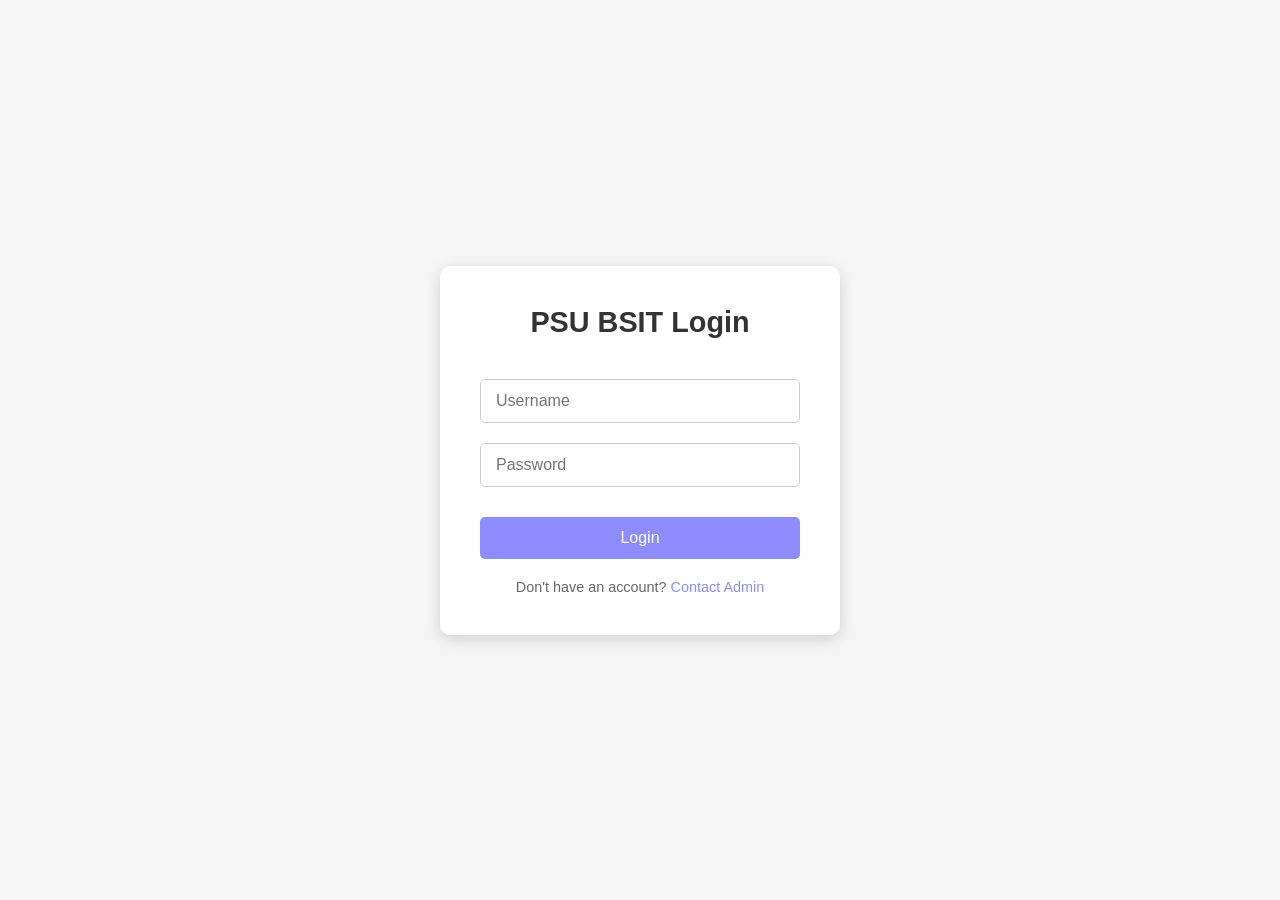
==== commit 0679b635: "Update index.html" ====
--- a/index.html
+++ b/index.html
@@ -1,782 +1,95 @@
 <!DOCTYPE html>
-<html lang="en" data-theme="light">
+<html lang="en">
 <head>
-  <meta charset="UTF-8" />
-  <meta name="viewport" content="width=device-width, initial-scale=1.0"/>
-  <title>Arthur Baldosano Jr. Portfolio</title>
-  <link rel="preconnect" href="https://fonts.googleapis.com">
-  <link href="https://fonts.googleapis.com/css2?family=Playfair+Display:ital,wght@0,600;0,700;1,600&family=Inter:wght@300;400;500;600&display=swap" rel="stylesheet">
-  <link rel="icon" type="image/png" href="favicon.png">
-  <style>
-    *, *::before, *::after { margin: 0; padding: 0; box-sizing: border-box; }
+<meta charset="UTF-8">
+<title>PSU BSIT Login</title>
+<style>
+  * { box-sizing: border-box; margin:0; padding:0; }
+  html, body { height:100%; font-family:'Roboto', sans-serif; background:#f5f5f5; }
+  body { display:flex; justify-content:center; align-items:center; }
 
-    :root, [data-theme="light"] {
-      --bg:      #ffffff;
-      --bg2:     #fafafa;
-      --bg3:     #f5f5f5;
-      --gold:    #171717;
-      --gold-dim:#525252;
-      --cream:   #0a0a0a;
-      --muted:   #737373;
-      --text:    #0a0a0a;
-      --border:  rgba(0,0,0,0.1);
-      --nav-bg:  rgba(255,255,255,0.97);
-      --tag-bg:  rgba(0,0,0,0.04);
-    }
-    [data-theme="dark"] {
-      --bg:      #0a0a0a;
-      --bg2:     #141414;
-      --bg3:     #1f1f1f;
-      --gold:    #e5e5e5;
-      --gold-dim:#525252;
-      --cream:   #fafafa;
-      --muted:   #737373;
-      --text:    #fafafa;
-      --border:  rgba(255,255,255,0.08);
-      --nav-bg:  rgba(10,10,10,0.97);
-      --tag-bg:  rgba(255,255,255,0.04);
-    }
+  .login-container {
+    width:100%;
+    max-width:400px;
+    padding:40px;
+    background:#fff;
+    border-radius:10px;
+    box-shadow:0 4px 15px rgba(0,0,0,0.15);
+    text-align:center;
+  }
 
-    html { scroll-behavior: smooth; }
+  .login-container h2 {
+    margin-bottom:30px;
+    color:#333;
+    font-size:1.8rem;
+  }
 
-    body {
-      background: var(--bg);
-      color: var(--text);
-      font-family: 'Inter', sans-serif;
-      font-weight: 400;
-      line-height: 1.75;
-      overflow-x: hidden;
-      cursor: none;
-      transition: background 0.4s ease, color 0.4s ease;
-    }
+  .login-container input {
+    width:100%;
+    padding:12px 15px;
+    margin:10px 0;
+    border:1px solid #ccc;
+    border-radius:5px;
+    font-size:1rem;
+  }
 
-    /* FONT ASSIGNMENTS */
-    .hero-name, .section-title, .contact-big,
-    .featured-title, .nav-logo, .footer-logo { font-family: 'Playfair Display', serif; }
+  .login-container button {
+    width:100%;
+    padding:12px;
+    margin-top:20px;
+    border:none;
+    background:#8e8cff;
+    color:#fff;
+    font-size:1rem;
+    border-radius:5px;
+    cursor:pointer;
+    transition:0.3s;
+  }
 
-    .hero-name { font-weight: 700; }
-    .section-title { font-weight: 600; }
-    .featured-title { font-weight: 600; font-size: 1.8rem; line-height: 1.2; }
-    .project-name { font-family: 'Playfair Display', serif; font-weight: 600; font-size: 1.3rem; }
+  .login-container button:hover { background:#6f6fd4; }
 
-    .hero-eyebrow, .section-label, .hero-badge, .tag, .stat-label,
-    .btn-primary, .btn-outline, .contact-link, .featured-link,
-    .featured-badge, .paid-badge, .hero-scroll-hint {
-      font-family: 'Inter', sans-serif;
-      font-weight: 500;
-    }
+  .login-footer {
+    margin-top:20px;
+    font-size:0.9rem;
+    color:#666;
+  }
 
-    .hero-desc, .about-bio, .project-desc, .featured-desc,
-    .contact-sub, .projects-header-right {
-      font-family: 'Inter', sans-serif;
-      font-weight: 400;
-      font-size: 0.95rem;
-    }
-
-    .about-bio strong { font-weight: 600; color: var(--cream); }
-    .stat-num { font-family: 'Playfair Display', serif; font-weight: 700; }
-    .nav-links a { font-weight: 500; }
-
-    /* CURSOR */
-    .cursor {
-      width: 8px; height: 8px;
-      background: var(--gold); border-radius: 50%;
-      position: fixed; pointer-events: none;
-      z-index: 9999;
-      transition: transform 0.1s ease;
-      transform: translate(-50%, -50%);
-    }
-    .cursor-ring {
-      width: 32px; height: 32px;
-      border: 1px solid rgba(212,80,10,0.35);
-      border-radius: 50%;
-      position: fixed; pointer-events: none;
-      z-index: 9998;
-      transition: all 0.15s ease;
-      transform: translate(-50%, -50%);
-    }
-    [data-theme="dark"] .cursor-ring { border-color: rgba(240,120,64,0.35); }
-
-    /* NAV */
-    nav {
-      position: fixed; top: 0; left: 0; right: 0;
-      z-index: 500;
-      display: flex; justify-content: space-between; align-items: center;
-      padding: 24px 60px;
-      background: var(--nav-bg);
-      backdrop-filter: blur(12px);
-      border-bottom: 1px solid var(--border);
-      transition: background 0.4s, border-color 0.4s;
-    }
-    .nav-logo {
-      font-size: 1.1rem; font-weight: 600;
-      letter-spacing: 0.2em; text-transform: uppercase;
-      color: var(--gold); text-decoration: none;
-    }
-    .nav-right { display: flex; align-items: center; gap: 40px; }
-    .nav-links { display: flex; gap: 36px; list-style: none; }
-    .nav-links a {
-      text-decoration: none; color: var(--muted);
-      font-size: 0.75rem; letter-spacing: 0.2em;
-      text-transform: uppercase; transition: color 0.3s;
-    }
-    .nav-links a:hover { color: var(--gold); }
-
-    /* THEME TOGGLE */
-    .theme-toggle {
-      background: none;
-      border: 1px solid var(--border);
-      cursor: none;
-      width: 46px; height: 26px;
-      border-radius: 13px;
-      position: relative;
-      transition: border-color 0.3s;
-      flex-shrink: 0;
-    }
-    .theme-toggle:hover { border-color: var(--gold); }
-    .toggle-thumb {
-      position: absolute; top: 3px; left: 3px;
-      width: 18px; height: 18px; border-radius: 50%;
-      background: var(--gold);
-      transition: transform 0.3s ease;
-    }
-    [data-theme="dark"] .toggle-thumb { transform: translateX(20px); }
-    .t-icon {
-      position: absolute; font-size: 9px;
-      top: 50%; transform: translateY(-50%);
-      pointer-events: none; transition: opacity 0.3s;
-    }
-    .t-sun { right: 6px; opacity: 1; }
-    .t-moon { left: 6px; opacity: 0; }
-    [data-theme="dark"] .t-sun { opacity: 0; }
-    [data-theme="dark"] .t-moon { opacity: 1; }
-
-    /* HERO */
-    #hero {
-      min-height: 100vh;
-      display: grid; grid-template-columns: 1fr 1fr;
-      position: relative; overflow: hidden;
-    }
-    .hero-left {
-      display: flex; flex-direction: column;
-      justify-content: flex-end;
-      padding: 140px 60px 80px;
-      position: relative; z-index: 2;
-    }
-    .hero-eyebrow {
-      font-size: 0.7rem; letter-spacing: 0.35em;
-      text-transform: uppercase; color: var(--gold);
-      margin-bottom: 24px;
-      opacity: 0; animation: fadeUp 1s ease 0.3s forwards;
-    }
-    .hero-name {
-      font-size: clamp(3.5rem, 6vw, 6rem);
-      line-height: 1.0; color: var(--cream);
-      margin-bottom: 32px;
-      opacity: 0; animation: fadeUp 1s ease 0.5s forwards;
-    }
-    .hero-name em { font-style: italic; color: var(--gold); }
-    .hero-desc {
-      color: var(--muted); max-width: 380px;
-      line-height: 1.9; margin-bottom: 32px;
-      opacity: 0; animation: fadeUp 1s ease 0.7s forwards;
-    }
-    .hero-badges {
-      display: flex; gap: 8px; flex-wrap: wrap;
-      margin-bottom: 40px;
-      opacity: 0; animation: fadeUp 1s ease 0.75s forwards;
-    }
-    .hero-badge {
-      padding: 5px 14px;
-      border: 1px solid var(--border);
-      background: var(--tag-bg);
-      font-size: 0.65rem; letter-spacing: 0.18em;
-      text-transform: uppercase; color: var(--gold);
-    }
-    .hero-cta {
-      display: flex; gap: 20px;
-      opacity: 0; animation: fadeUp 1s ease 0.9s forwards;
-    }
-    .btn-primary {
-      padding: 14px 36px;
-      background: var(--gold); color: #fff;
-      text-decoration: none;
-      font-size: 0.75rem; letter-spacing: 0.2em;
-      text-transform: uppercase;
-      transition: opacity 0.3s;
-    }
-    .btn-primary:hover { opacity: 0.82; }
-    .btn-outline {
-      padding: 14px 36px;
-      border: 1px solid var(--border);
-      color: var(--muted); text-decoration: none;
-      font-size: 0.75rem; letter-spacing: 0.2em;
-      text-transform: uppercase; transition: all 0.3s;
-    }
-    .btn-outline:hover { border-color: var(--gold); color: var(--gold); }
-
-    .hero-right {
-      position: relative; display: flex;
-      align-items: center; justify-content: center;
-    }
-    .hero-img-wrap {
-      width: 420px; height: 560px; position: relative;
-      opacity: 0; animation: fadeIn 1.2s ease 0.8s forwards;
-    }
-    .hero-img-wrap::before {
-      content: ''; position: absolute; inset: -1px;
-      border: 1px solid var(--border);
-    }
-    .hero-img-wrap::after {
-      content: ''; position: absolute;
-      bottom: -20px; right: -20px;
-      width: 100%; height: 100%;
-      border: 1px solid var(--border); opacity: 0.5; z-index: -1;
-    }
-    /* HERO PHOTO — put your image in the same folder, replace INSERT_HERO_PHOTO.jpg */
-    .hero-photo { width: 100%; height: 100%; object-fit: cover; display: block; }
-    .hero-photo-placeholder {
-      width: 100%; height: 100%; background: var(--bg3);
-      display: flex; flex-direction: column;
-      align-items: center; justify-content: center;
-      gap: 14px; color: var(--muted);
-      font-size: 0.72rem; letter-spacing: 0.1em;
-      text-transform: uppercase; text-align: center; padding: 20px;
-    }
-
-    .hero-scroll-hint {
-      position: absolute; bottom: 48px; left: 60px;
-      display: flex; align-items: center; gap: 16px;
-      font-size: 0.65rem; letter-spacing: 0.25em;
-      text-transform: uppercase; color: var(--muted);
-      opacity: 0; animation: fadeIn 1s ease 1.5s forwards;
-    }
-    .scroll-line {
-      width: 48px; height: 1px; background: var(--gold-dim);
-      position: relative; overflow: hidden;
-    }
-    .scroll-line::after {
-      content: ''; position: absolute;
-      left: -100%; top: 0; width: 100%; height: 100%;
-      background: var(--gold); animation: scrollLine 2s ease infinite;
-    }
-    @keyframes scrollLine { to { left: 100%; } }
-
-    .grid-line { position: absolute; inset: 0; pointer-events: none; z-index: 1; }
-    .grid-line::before {
-      content: ''; position: absolute;
-      top: 0; bottom: 0; left: 50%; width: 1px;
-      background: linear-gradient(to bottom, transparent, var(--border) 30%, var(--border) 70%, transparent);
-    }
-
-    /* SHARED */
-    .container { max-width: 1200px; margin: 0 auto; padding: 0 60px; }
-    .section-label {
-      font-size: 0.65rem; letter-spacing: 0.4em;
-      text-transform: uppercase; color: var(--gold);
-      margin-bottom: 16px;
-      display: flex; align-items: center; gap: 16px;
-    }
-    .section-label::before { content: ''; width: 32px; height: 1px; background: var(--gold-dim); }
-    .section-title {
-      font-size: clamp(2.5rem, 4vw, 3.8rem);
-      line-height: 1.1; color: var(--cream); margin-bottom: 24px;
-    }
-    .section-title em { font-style: italic; color: var(--gold); }
-
-    /* ABOUT */
-    #about { padding: 140px 0; background: var(--bg2); transition: background 0.4s; }
-    .about-grid {
-      display: grid; grid-template-columns: 1fr 1fr;
-      gap: 100px; align-items: center;
-    }
-    .about-img-wrap { position: relative; }
-    .about-img-frame {
-      width: 100%; aspect-ratio: 3/4;
-      background: var(--bg3); position: relative;
-      overflow: hidden; transition: background 0.4s;
-    }
-    /* ABOUT PHOTO — put your image in the same folder, replace INSERT_ABOUT_PHOTO.jpg */
-    .about-photo { width: 100%; height: 100%; object-fit: cover; display: block; }
-    .about-photo-placeholder {
-      width: 100%; height: 100%;
-      display: flex; flex-direction: column;
-      align-items: center; justify-content: center;
-      gap: 14px; color: var(--muted);
-      font-size: 0.72rem; letter-spacing: 0.1em;
-      text-transform: uppercase; text-align: center; padding: 20px;
-    }
-    .about-tag {
-      position: absolute; bottom: -24px; right: -24px;
-      background: var(--gold); color: #fff;
-      padding: 20px 28px; font-size: 0.7rem;
-      letter-spacing: 0.2em; text-transform: uppercase; font-weight: 600;
-    }
-    .about-bio { color: var(--muted); line-height: 1.9; margin-bottom: 40px; }
-    .about-bio p + p { margin-top: 20px; }
-    .skills-grid {
-      display: grid; grid-template-columns: 1fr 1fr;
-      gap: 12px; margin-bottom: 48px;
-    }
-    .skill-item {
-      display: flex; align-items: center;
-      gap: 12px; font-size: 0.82rem; color: var(--muted);
-    }
-    .skill-dot { width: 5px; height: 5px; background: var(--gold); border-radius: 50%; flex-shrink: 0; }
-    .about-stats {
-      display: flex; gap: 40px;
-      padding-top: 40px; border-top: 1px solid var(--border);
-    }
-    .stat-num { font-size: 2.5rem; color: var(--gold); line-height: 1; }
-    .stat-label {
-      font-size: 0.7rem; letter-spacing: 0.15em;
-      text-transform: uppercase; color: var(--muted); margin-top: 6px;
-    }
-
-    /* PROJECTS */
-    #projects { padding: 140px 0; background: var(--bg); transition: background 0.4s; }
-    .projects-header {
-      display: flex; justify-content: space-between;
-      align-items: flex-end; margin-bottom: 80px;
-    }
-    .projects-header-right {
-      color: var(--muted); max-width: 280px;
-      text-align: right; line-height: 1.8;
-    }
-
-    /* Project card */
-    .project-featured {
-      margin-bottom: 24px;
-      background: var(--bg3); border: 1px solid var(--border);
-      display: grid; grid-template-columns: 1fr 1fr;
-      transition: background 0.4s, border-color 0.4s;
-    }
-    .project-featured-img {
-      min-height: 340px; position: relative;
-      overflow: hidden; background: var(--bg2);
-    }
-    /* SCREENSHOT — place image file in same folder as index.html */
-    .featured-screenshot {
-      width: 100%; height: 100%;
-      object-fit: cover; object-position: top;
-      position: absolute; inset: 0; display: block;
-    }
-    .screenshot-placeholder {
-      width: 100%; height: 100%;
-      display: flex; flex-direction: column;
-      align-items: center; justify-content: center;
-      gap: 12px; color: var(--muted);
-      font-size: 0.72rem; letter-spacing: 0.1em;
-      text-transform: uppercase; text-align: center; padding: 20px;
-      position: absolute; inset: 0;
-    }
-    .project-featured-content {
-      padding: 60px; display: flex;
-      flex-direction: column; justify-content: center;
-    }
-    .featured-badge {
-      font-size: 0.65rem; letter-spacing: 0.3em;
-      text-transform: uppercase; color: var(--gold); margin-bottom: 20px;
-    }
-    .featured-desc { color: var(--muted); line-height: 1.8; margin-bottom: 32px; }
-    .featured-links { display: flex; gap: 16px; flex-wrap: wrap; }
-    .featured-link {
-      display: inline-flex; align-items: center; gap: 10px;
-      color: var(--gold); text-decoration: none;
-      font-size: 0.75rem; letter-spacing: 0.2em;
-      text-transform: uppercase; transition: gap 0.3s;
-    }
-    .featured-link:hover { gap: 16px; }
-
-    .tag {
-      padding: 4px 12px; background: var(--tag-bg);
-      border: 1px solid var(--border);
-      font-size: 0.65rem; letter-spacing: 0.15em;
-      text-transform: uppercase; color: var(--muted);
-    }
-    .paid-badge {
-      color: var(--gold); font-size: 0.68rem;
-      letter-spacing: 0.12em; text-transform: uppercase; margin-left: 8px;
-    }
-
-    /* CONTACT */
-    #contact { padding: 140px 0; background: var(--bg2); text-align: center; transition: background 0.4s; }
-    .contact-inner { max-width: 700px; margin: 0 auto; }
-    .contact-big {
-      font-size: clamp(3rem, 6vw, 5.5rem); font-weight: 700;
-      color: var(--cream); line-height: 1.05; margin-bottom: 32px;
-    }
-    .contact-big em { font-style: italic; color: var(--gold); }
-    .contact-sub { color: var(--muted); margin-bottom: 56px; line-height: 1.9; }
-    .contact-links { display: flex; justify-content: center; gap: 14px; flex-wrap: wrap; }
-    .contact-link {
-      display: flex; align-items: center; gap: 10px;
-      text-decoration: none; color: var(--muted);
-      font-size: 0.78rem; letter-spacing: 0.15em;
-      text-transform: uppercase;
-      padding: 16px 26px;
-      border: 1px solid var(--border);
-      background: var(--tag-bg); transition: all 0.3s;
-    }
-    .contact-link:hover { border-color: var(--gold); color: var(--gold); }
-
-    /* FOOTER */
-    footer {
-      padding: 32px 60px; background: var(--bg);
-      display: flex; justify-content: space-between; align-items: center;
-      border-top: 1px solid var(--border);
-      transition: background 0.4s, border-color 0.4s;
-    }
-    footer p { font-size: 0.7rem; color: var(--muted); letter-spacing: 0.1em; }
-    .footer-logo {
-      font-size: 0.9rem; font-weight: 600;
-      letter-spacing: 0.2em; text-transform: uppercase; color: var(--gold);
-    }
-
-    /* ANIMATIONS */
-    @keyframes fadeUp {
-      from { opacity: 0; transform: translateY(30px); }
-      to   { opacity: 1; transform: translateY(0); }
-    }
-    @keyframes fadeIn { from { opacity: 0; } to { opacity: 1; } }
-
-    .reveal { opacity: 0; transform: translateY(40px); transition: opacity 0.8s ease, transform 0.8s ease; }
-    .reveal.visible { opacity: 1; transform: translateY(0); }
-    .reveal-delay-1 { transition-delay: 0.1s; }
-    .reveal-delay-2 { transition-delay: 0.2s; }
-    .reveal-delay-3 { transition-delay: 0.3s; }
-    .reveal-delay-4 { transition-delay: 0.4s; }
-
-    /* RESPONSIVE */
-    @media (max-width: 900px) {
-      nav { padding: 20px 24px; }
-      .nav-links { gap: 20px; }
-      #hero { grid-template-columns: 1fr; }
-      .hero-left { padding: 120px 28px 60px; }
-      .hero-right { display: none; }
-      .container { padding: 0 28px; }
-      .about-grid { grid-template-columns: 1fr; gap: 60px; }
-      .about-tag { display: none; }
-      .projects-header { flex-direction: column; align-items: flex-start; gap: 20px; }
-      .projects-header-right { text-align: left; }
-      .project-featured { grid-template-columns: 1fr; }
-      .project-featured-content { padding: 36px 28px; }
-      footer { flex-direction: column; gap: 12px; text-align: center; padding: 28px; }
-    }
-  </style>
+  .login-footer a {
+    color:#8e8cff;
+    text-decoration:none;
+  }
+  .login-footer a:hover { text-decoration:underline; }
+</style>
 </head>
 <body>
 
-  <div class="cursor" id="cursor"></div>
-  <div class="cursor-ring" id="cursorRing"></div>
+<div class="login-container">
+  <h2>PSU BSIT Login</h2>
+  <input type="text" placeholder="Username" id="username">
+  <input type="password" placeholder="Password" id="password">
+  <a href="main.html"><button id="loginBtn">Login</button></a>
+  <div class="login-footer">
+    Don't have an account? <a href="#">Contact Admin</a>
+  </div>
+</div>
 
-  <!-- NAV -->
-  <nav>
-    <a href="#hero" class="nav-logo">A.B.Jr</a>
-    <div class="nav-right">
-      <ul class="nav-links">
-        <li><a href="#about">About</a></li>
-        <li><a href="#projects">Projects</a></li>
-        <li><a href="#contact">Contact</a></li>
-      </ul>
-      <button class="theme-toggle" id="themeToggle" title="Toggle dark / light mode">
-        <div class="toggle-thumb"></div>
-        <span class="t-icon t-sun">☀</span>
-        <span class="t-icon t-moon">☽</span>
-      </button>
-    </div>
-  </nav>
+<script>
+    /*
+  const loginBtn = document.getElementById('loginBtn');
+  loginBtn.addEventListener('click', () => {
+    const username = document.getElementById('username').value;
+    const password = document.getElementById('password').value;
 
-  <!-- HERO -->
-  <section id="hero">
-    <div class="grid-line"></div>
-    <div class="hero-left">
-      <p class="hero-eyebrow">BSIT Student · PSU-SITE President · Puerto Princesa, Palawan</p>
-      <h1 class="hero-name">Arthur<br><em>Baldosano</em><br>Jr.</h1>
-      <p class="hero-desc">
-        IT developer, student leader, and freelance builder from Palawan.
-        Focused on Data Analytics, E-Commerce, and systems that solve real problems.
-      </p>
-      <div class="hero-badges">
-        <span class="hero-badge">Data Analytics</span>
-        <span class="hero-badge">E-Commerce</span>
-        <span class="hero-badge">Self Employed</span>
-        <span class="hero-badge">PSU-SITE President</span>
-      </div>
-      <div class="hero-cta">
-        <a href="#projects" class="btn-primary">View Work</a>
-        <a href="#contact" class="btn-outline">Get in Touch</a>
-      </div>
-    </div>
-    <div class="hero-right">
-      <div class="hero-img-wrap">
-        <img src="pfp.jpg" alt="Arthur Baldosano Jr." class="hero-photo" />
-      </div>
-    </div>
-    <div class="hero-scroll-hint">
-      <div class="scroll-line"></div>
-      Scroll to explore
-    </div>
-  </section>
+    if(username === '' || password === '') {
+      alert('Please enter both username and password.');
+      return;
+    }
 
-  <!-- ABOUT -->
-  <section id="about">
-    <div class="container">
-      <div class="about-grid">
+    // Simulate login, redirect to dashboard.html
+    alert('Login successful!');
+    window.location.href = 'dashboard.html'; // adjust path if needed
+  });*/
+</script>
 
-        <div class="about-img-wrap reveal">
-          <div class="about-img-frame">
-            <img src="about.jpg" alt="Arthur" class="about-photo" />
-          </div>
-          <div class="about-tag">Based in<br>Palawan, PH</div>
-        </div>
-
-        <div class="about-content">
-          <div class="reveal reveal-delay-1">
-            <p class="section-label">About Me</p>
-            <h2 class="section-title">Developer.<br><em>Leader.</em><br>Builder.</h2>
-          </div>
-          <div class="about-bio reveal reveal-delay-2">
-            <p>
-              I'm <strong>Arthur Baldosano Jr.</strong>, a BSIT student at
-              <strong>Palawan State University</strong>, specializing in
-              <strong>Data Analytics & E-Commerce</strong>.
-              I currently serve as <strong>PSU-SITE President</strong> and run my own freelance IT work independently.
-            </p>
-            <p>
-              I build websites, information systems, and digital tools — focused on creating things
-              that look sharp, work reliably, and solve real problems.
-            </p>
-          </div>
-          <div class="skills-grid reveal reveal-delay-3">
-            <div class="skill-item"><div class="skill-dot"></div>HTML / CSS / JavaScript</div>
-            <div class="skill-item"><div class="skill-dot"></div>C Programming</div>
-            <div class="skill-item"><div class="skill-dot"></div>Data Analytics</div>
-            <div class="skill-item"><div class="skill-dot"></div>E-Commerce</div>
-            <div class="skill-item"><div class="skill-dot"></div>System Design</div>
-            <div class="skill-item"><div class="skill-dot"></div>Git & GitHub</div>
-            <div class="skill-item"><div class="skill-dot"></div>Google Sites</div>
-            <div class="skill-item"><div class="skill-dot"></div>Student Leadership</div>
-          </div>
-          <div class="about-stats reveal reveal-delay-4">
-            <div>
-              <div class="stat-num">3</div>
-              <div class="stat-label">Live Projects</div>
-            </div>
-            <div>
-              <div class="stat-num">1</div>
-              <div class="stat-label">Paid Client</div>
-            </div>
-            <div>
-              <div class="stat-num">PSU</div>
-              <div class="stat-label">SITE President</div>
-            </div>
-          </div>
-        </div>
-
-      </div>
-    </div>
-  </section>
-
-  <!-- PROJECTS -->
-  <section id="projects">
-    <div class="container">
-      <div class="projects-header reveal">
-        <div>
-          <p class="section-label">Selected Work</p>
-          <h2 class="section-title">Projects &<br><em>Accomplishments</em></h2>
-        </div>
-        <p class="projects-header-right">
-          A curated collection of live systems, websites, and solutions — from coursework and leadership to real freelance work.
-        </p>
-      </div>
-
-      <!-- PROJECT 1: Faculty Workload -->
-      <div class="project-featured reveal">
-        <div class="project-featured-img">
-          <!-- SCREENSHOT: place fwb.png in same folder as index.html -->
-          <img src="fwb.png" alt="Faculty Workload Balancing System" class="featured-screenshot" />
-        </div>
-        <div class="project-featured-content">
-          <p class="featured-badge">⭐ Featured Project</p>
-          <h3 class="featured-title">Faculty Workload Balancing System</h3>
-          <p class="featured-desc">
-            A web-based system designed to efficiently manage and distribute faculty workloads.
-            Built to solve a real institutional problem at PSU using modern web technologies.
-          </p>
-          <div style="display:flex; gap:10px; margin-bottom:32px; flex-wrap:wrap;">
-            <span class="tag">HTML</span>
-            <span class="tag">CSS</span>
-            <span class="tag">JavaScript</span>
-          </div>
-          <div class="featured-links">
-            <a href="https://abaldosano.github.io/Updated-Faculty-Workload-Balancing-System/index.html" target="_blank" class="featured-link">Live Demo <span>→</span></a>
-            <a href="https://github.com/ABaldosano" target="_blank" class="featured-link" style="opacity:0.6;">GitHub <span>→</span></a>
-          </div>
-        </div>
-      </div>
-
-      <!-- PROJECT 2: Buzy Reviewer -->
-      <div class="project-featured reveal reveal-delay-1">
-        <div class="project-featured-img">
-          <!-- SCREENSHOT: place bz.png in same folder as index.html -->
-          <img src="br.png" alt="Buzy Reviewer" class="featured-screenshot" />
-        </div>
-        <div class="project-featured-content">
-          <p class="featured-badge">01 — Live Project</p>
-          <h3 class="featured-title">Buzy Reviewer</h3>
-          <p class="featured-desc">
-            An interactive reviewer web app built entirely from scratch and deployed live on GitHub Pages.
-          </p>
-          <div style="display:flex; gap:10px; margin-bottom:32px; flex-wrap:wrap;">
-            <span class="tag">HTML</span>
-            <span class="tag">CSS</span>
-            <span class="tag">JavaScript</span>
-          </div>
-          <div class="featured-links">
-            <a href="https://abaldosano.github.io/Buzy-Reviewer/index.html" target="_blank" class="featured-link">Live Demo <span>→</span></a>
-            <a href="https://github.com/ABaldosano" target="_blank" class="featured-link" style="opacity:0.6;">GitHub <span>→</span></a>
-          </div>
-        </div>
-      </div>
-
-      <!-- PROJECT 3: Google Sites -->
-      <div class="project-featured reveal reveal-delay-2">
-        <div class="project-featured-img">
-          <!-- SCREENSHOT: place schoolsite.png in same folder as index.html -->
-          <img src="schoolsite.png" alt="Class and School Website" class="featured-screenshot" />
-        </div>
-        <div class="project-featured-content">
-          <p class="featured-badge">02 — Freelance · <span class="paid-badge">✦ Paid</span></p>
-          <h3 class="featured-title">Class & School Website</h3>
-          <p class="featured-desc">
-            Freelance client project — designed and delivered a complete class & school website using Google Sites for a paying client.
-          </p>
-          <div style="display:flex; gap:10px; margin-bottom:32px; flex-wrap:wrap;">
-            <span class="tag">Freelance</span>
-            <span class="tag">Google Sites</span>
-            <span class="tag">Paid</span>
-          </div>
-          <div class="featured-links">
-            <a href="https://sites.google.com/view/helenbaldosano-schoolandclass?usp=sharing" target="_blank" class="featured-link">Visit Site <span>→</span></a>
-          </div>
-        </div>
-      </div>
-
-      <!--
-      ══ ADD MORE PROJECTS — copy the block below ══
-      <div class="project-featured reveal">
-        <div class="project-featured-img">
-          <img src="SCREENSHOT.png" alt="Project Name" class="featured-screenshot" />
-        </div>
-        <div class="project-featured-content">
-          <p class="featured-badge">03 — Project Type</p>
-          <h3 class="featured-title">Project Name</h3>
-          <p class="featured-desc">Description of the project.</p>
-          <div style="display:flex; gap:10px; margin-bottom:32px; flex-wrap:wrap;">
-            <span class="tag">HTML</span>
-          </div>
-          <div class="featured-links">
-            <a href="YOUR_LINK" target="_blank" class="featured-link">Live Demo <span>→</span></a>
-          </div>
-        </div>
-      </div>
-      -->
-
-    </div>
-  </section>
-
-  <!-- CONTACT -->
-  <section id="contact">
-    <div class="container">
-      <div class="contact-inner">
-        <div class="reveal">
-          <p class="section-label" style="justify-content:center;">Let's Connect</p>
-          <h2 class="contact-big">Have a project<br>in <em>mind?</em></h2>
-          <p class="contact-sub">
-            Open to freelance work, collaborations, and opportunities.<br>
-            Based in Puerto Princesa, Palawan — available remotely.
-          </p>
-        </div>
-        <div class="contact-links reveal reveal-delay-1">
-          <a href="mailto:arthurjuniorbaldosano@gmail.com" class="contact-link">
-            <svg width="14" height="14" fill="none" stroke="currentColor" stroke-width="1.5" viewBox="0 0 24 24"><rect x="2" y="4" width="20" height="16" rx="2"/><path d="m2 7 10 7 10-7"/></svg>
-            Email Me
-          </a>
-          <a href="https://github.com/ABaldosano" target="_blank" class="contact-link">
-            <svg width="14" height="14" fill="currentColor" viewBox="0 0 24 24"><path d="M12 2C6.48 2 2 6.48 2 12c0 4.42 2.87 8.17 6.84 9.49.5.09.68-.22.68-.48v-1.7c-2.78.6-3.37-1.34-3.37-1.34-.45-1.15-1.1-1.46-1.1-1.46-.9-.62.07-.6.07-.6 1 .07 1.52 1.02 1.52 1.02.89 1.52 2.33 1.08 2.9.83.09-.65.35-1.08.63-1.33-2.22-.25-4.56-1.11-4.56-4.95 0-1.09.39-1.98 1.03-2.68-.1-.26-.45-1.27.1-2.64 0 0 .84-.27 2.75 1.02A9.56 9.56 0 0 1 12 6.8c.85 0 1.7.11 2.5.33 1.9-1.29 2.74-1.02 2.74-1.02.55 1.37.2 2.38.1 2.64.64.7 1.03 1.59 1.03 2.68 0 3.85-2.34 4.7-4.57 4.95.36.31.68.92.68 1.85v2.74c0 .27.18.58.69.48A10.01 10.01 0 0 0 22 12c0-5.52-4.48-10-10-10z"/></svg>
-            GitHub
-          </a>
-          <a href="https://www.linkedin.com/in/arthur-baldosano-jr-2b5607406" target="_blank" class="contact-link">
-            <svg width="14" height="14" fill="currentColor" viewBox="0 0 24 24"><path d="M16 8a6 6 0 0 1 6 6v7h-4v-7a2 2 0 0 0-2-2 2 2 0 0 0-2 2v7h-4v-7a6 6 0 0 1 6-6zM2 9h4v12H2zm2-3a2 2 0 1 1 0-4 2 2 0 0 1 0 4z"/></svg>
-            LinkedIn
-          </a>
-        </div>
-      </div>
-    </div>
-  </section>
-
-  <!-- FOOTER -->
-  <footer>
-    <span class="footer-logo">Arthur Baldosano Jr.</span>
-    <p>© 2025 — Designed & Built by Arthur Baldosano Jr.</p>
-    <p>Puerto Princesa, Palawan, Philippines</p>
-  </footer>
-
-  <script>
-    // THEME TOGGLE
-    const html = document.documentElement;
-    const btn  = document.getElementById('themeToggle');
-    html.setAttribute('data-theme', localStorage.getItem('portfolio-theme') || 'light');
-    btn.addEventListener('click', () => {
-      const next = html.getAttribute('data-theme') === 'light' ? 'dark' : 'light';
-      html.setAttribute('data-theme', next);
-      localStorage.setItem('portfolio-theme', next);
-    });
-
-    // CUSTOM CURSOR
-    const cursor = document.getElementById('cursor');
-    const ring   = document.getElementById('cursorRing');
-    let mx = 0, my = 0, rx = 0, ry = 0;
-    document.addEventListener('mousemove', e => {
-      mx = e.clientX; my = e.clientY;
-      cursor.style.left = mx + 'px';
-      cursor.style.top  = my + 'px';
-    });
-    (function loop() {
-      rx += (mx - rx) * 0.12;
-      ry += (my - ry) * 0.12;
-      ring.style.left = rx + 'px';
-      ring.style.top  = ry + 'px';
-      requestAnimationFrame(loop);
-    })();
-    document.querySelectorAll('a, button').forEach(el => {
-      el.addEventListener('mouseenter', () => {
-        cursor.style.transform = 'translate(-50%,-50%) scale(2.5)';
-        ring.style.transform   = 'translate(-50%,-50%) scale(1.5)';
-      });
-      el.addEventListener('mouseleave', () => {
-        cursor.style.transform = 'translate(-50%,-50%) scale(1)';
-        ring.style.transform   = 'translate(-50%,-50%) scale(1)';
-      });
-    });
-
-    // SCROLL REVEAL
-    const obs = new IntersectionObserver(entries => {
-      entries.forEach(e => {
-        if (e.isIntersecting) { e.target.classList.add('visible'); obs.unobserve(e.target); }
-      });
-    }, { threshold: 0.1 });
-    document.querySelectorAll('.reveal').forEach(r => obs.observe(r));
-
-    // NAV ACTIVE
-    const secs  = document.querySelectorAll('section[id]');
-    const navAs = document.querySelectorAll('.nav-links a');
-    window.addEventListener('scroll', () => {
-      let cur = '';
-      secs.forEach(s => { if (window.scrollY >= s.offsetTop - 200) cur = s.id; });
-      navAs.forEach(a => { a.style.color = a.getAttribute('href') === '#' + cur ? 'var(--gold)' : ''; });
-    });
-  </script>
 </body>
 </html>
